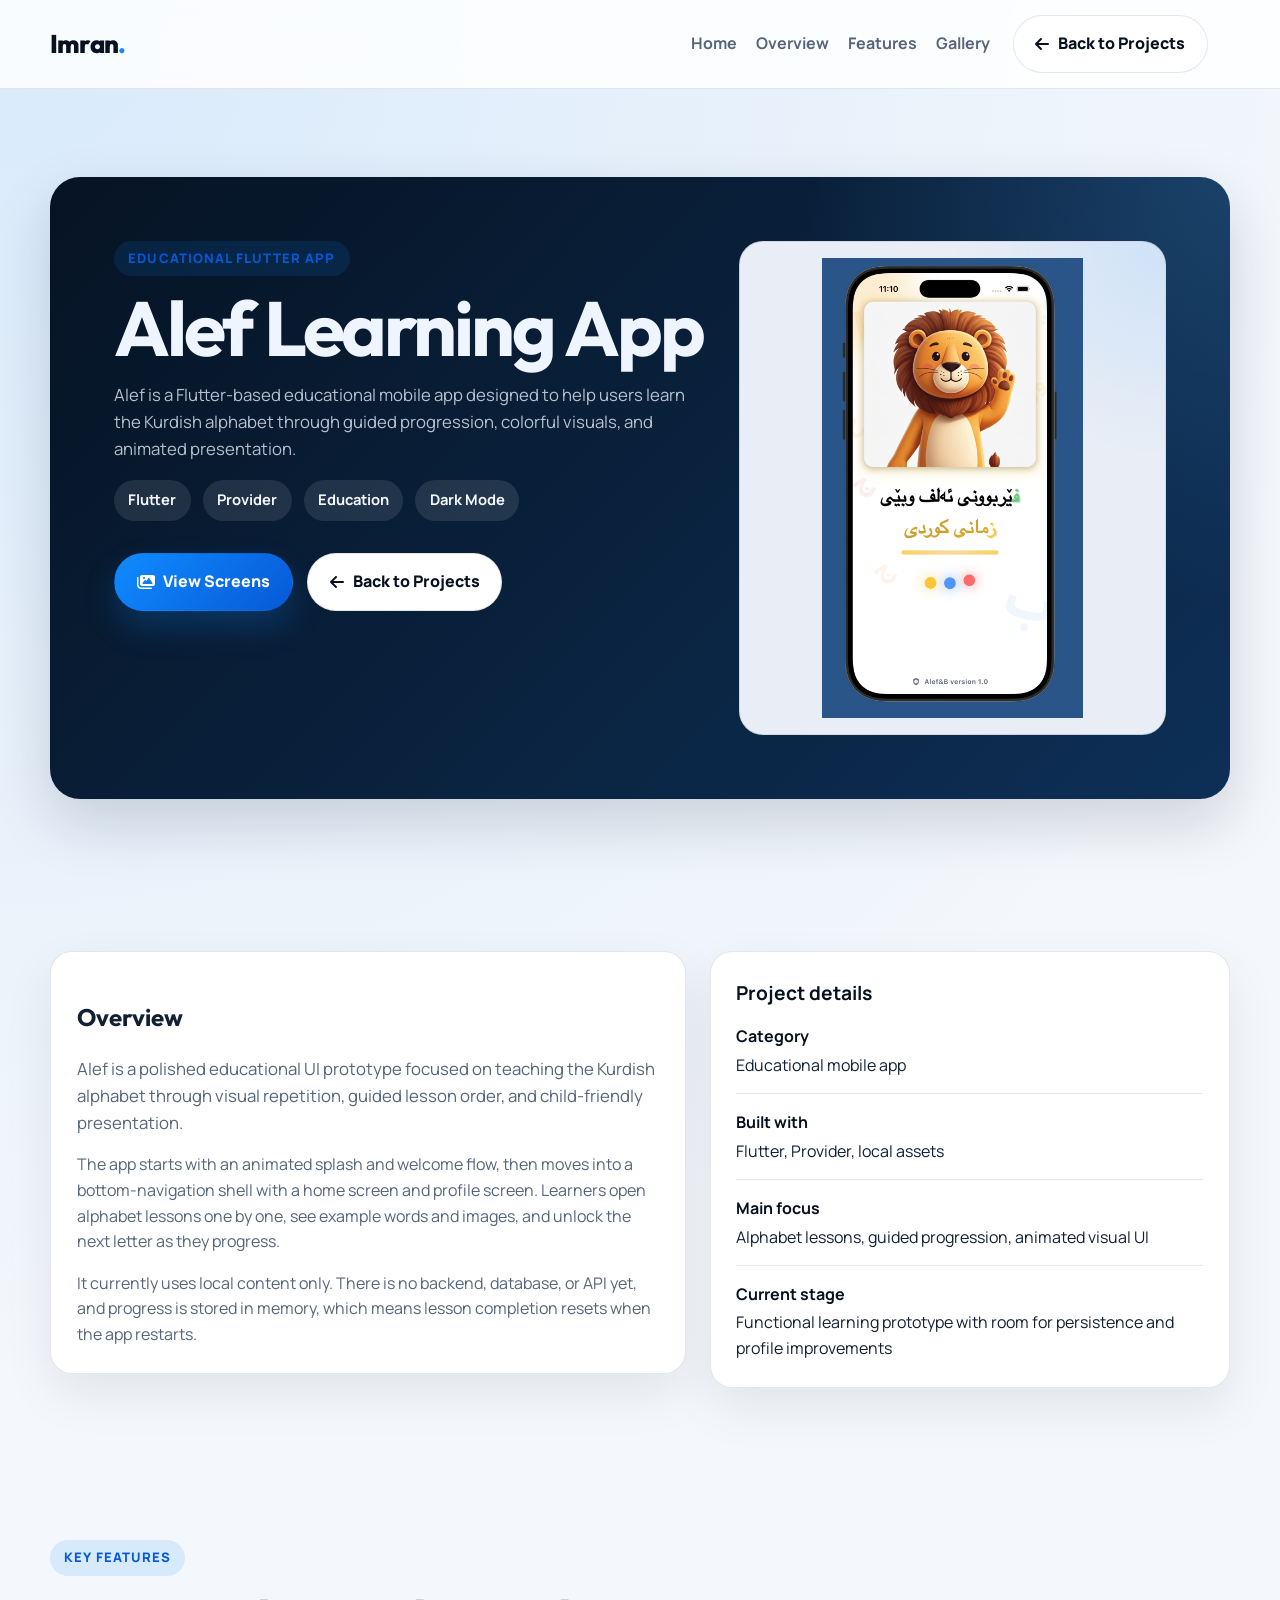
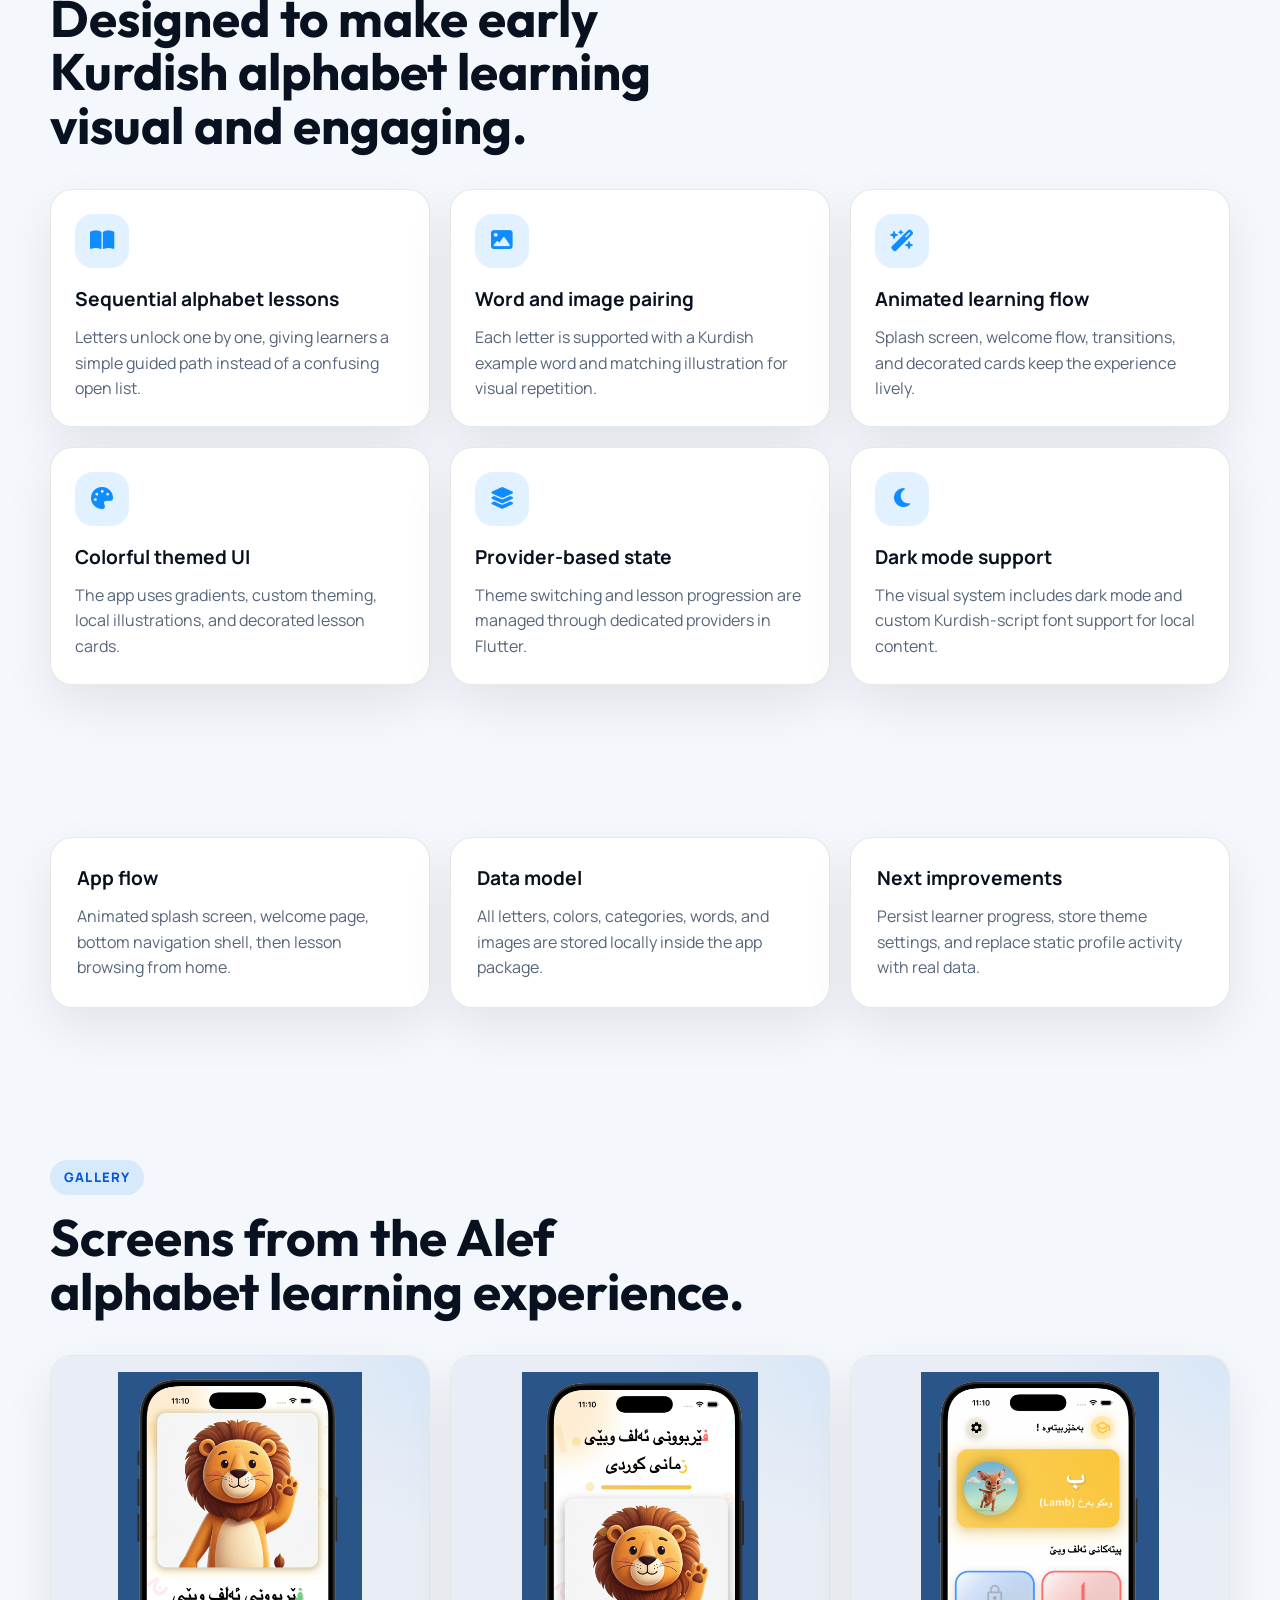
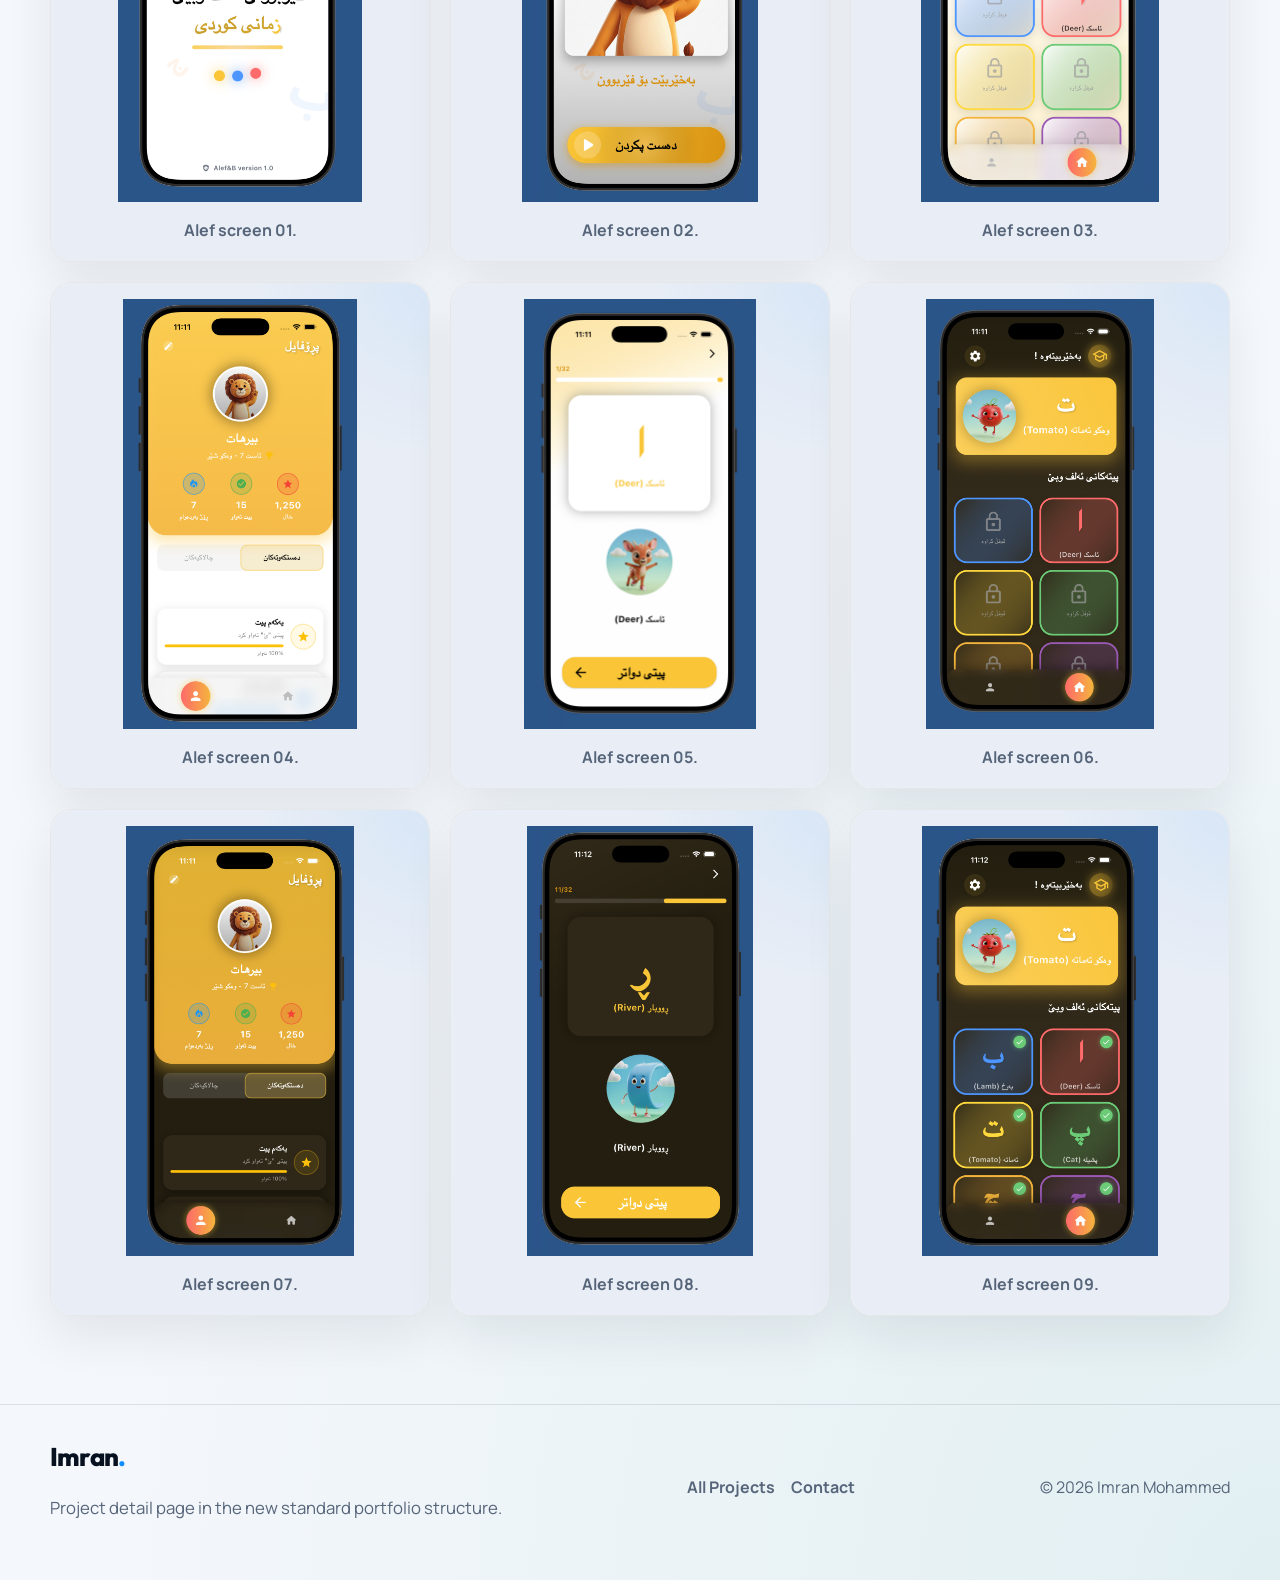
==== projects/alef-learning-app.html @ 448a677b "feat: Add multiple new project pages and assets, and update core website styling and scripting." ====
<!DOCTYPE html>
<html lang="en">
  <head>
    <meta charset="UTF-8" />
    <meta name="viewport" content="width=device-width, initial-scale=1.0" />
    <title>Alef Learning App | Project Details</title>
    <meta
      name="description"
      content="Alef is a Flutter-based educational app for learning the Kurdish alphabet through animated lessons, guided progression, and local visual content."
    />
    <link rel="preconnect" href="https://fonts.googleapis.com" />
    <link rel="preconnect" href="https://fonts.gstatic.com" crossorigin />
    <link
      href="https://fonts.googleapis.com/css2?family=Manrope:wght@400;500;700;800&family=Outfit:wght@500;600;700;800&display=swap"
      rel="stylesheet"
    />
    <link
      rel="stylesheet"
      href="https://cdnjs.cloudflare.com/ajax/libs/font-awesome/6.5.2/css/all.min.css"
    />
    <link rel="stylesheet" href="../assets/css/styles.css" />
  </head>
  <body>
    <header class="site-header">
      <div class="container">
        <div class="site-header__inner">
          <a class="brand" href="../index.html">Imran<span>.</span></a>
          <nav class="site-nav" aria-label="Project navigation">
            <div class="site-nav__links">
              <a href="../index.html">Home</a>
              <a href="#overview">Overview</a>
              <a href="#features">Features</a>
              <a href="#gallery">Gallery</a>
            </div>
            <a class="button button--secondary" href="../index.html#projects">
              <i class="fa-solid fa-arrow-left"></i>
              Back to Projects
            </a>
            <div class="header-actions">
              <button class="mobile-toggle" type="button" data-mobile-toggle aria-label="Open navigation menu" aria-controls="mobile-menu" aria-expanded="false">
                <i class="fa-solid fa-bars"></i>
              </button>
            </div>
          </nav>
        </div>
        <div class="mobile-nav" id="mobile-menu" data-mobile-menu>
          <a href="../index.html">Home</a>
          <a href="#overview">Overview</a>
          <a href="#features">Features</a>
          <a href="#gallery">Gallery</a>
          <a href="../index.html#projects">Back to Projects</a>
        </div>
      </div>
    </header>

    <main>
      <section class="section">
        <div class="container">
          <div class="project-hero">
            <div class="project-hero__grid">
              <div>
                <span class="eyebrow">Educational Flutter App</span>
                <h1 class="project-hero__title">Alef Learning App</h1>
                <p class="project-hero__copy">
                  Alef is a Flutter-based educational mobile app designed to help users learn the Kurdish
                  alphabet through guided progression, colorful visuals, and animated presentation.
                </p>
                <div class="project-badges">
                  <span class="pill">Flutter</span>
                  <span class="pill">Provider</span>
                  <span class="pill">Education</span>
                  <span class="pill">Dark Mode</span>
                </div>
                <div class="button-row">
                  <a class="button button--primary" href="#gallery">
                    <i class="fa-solid fa-images"></i>
                    View Screens
                  </a>
                  <a class="button button--secondary" href="../index.html#projects">
                    <i class="fa-solid fa-arrow-left"></i>
                    Back to Projects
                  </a>
                </div>
              </div>
              <div class="project-visual">
                <img src="../assets/images/projects/alef-images/alef-screen-01.png" alt="Alef learning app preview" />
              </div>
            </div>
          </div>
        </div>
      </section>

      <section class="section section--tight" id="overview">
        <div class="container">
          <div class="project-layout">
            <article class="card">
              <h2 class="project-title">Overview</h2>
              <p class="lead">
                Alef is a polished educational UI prototype focused on teaching the Kurdish alphabet through
                visual repetition, guided lesson order, and child-friendly presentation.
              </p>
              <p style="margin-top: 1rem">
                The app starts with an animated splash and welcome flow, then moves into a bottom-navigation
                shell with a home screen and profile screen. Learners open alphabet lessons one by one, see
                example words and images, and unlock the next letter as they progress.
              </p>
              <p style="margin-top: 1rem">
                It currently uses local content only. There is no backend, database, or API yet, and progress is
                stored in memory, which means lesson completion resets when the app restarts.
              </p>
            </article>

            <aside class="card">
              <h3>Project details</h3>
              <div class="detail-list" style="margin-top: 1rem">
                <div>
                  <strong>Category</strong>
                  <span>Educational mobile app</span>
                </div>
                <div>
                  <strong>Built with</strong>
                  <span>Flutter, Provider, local assets</span>
                </div>
                <div>
                  <strong>Main focus</strong>
                  <span>Alphabet lessons, guided progression, animated visual UI</span>
                </div>
                <div>
                  <strong>Current stage</strong>
                  <span>Functional learning prototype with room for persistence and profile improvements</span>
                </div>
              </div>
            </aside>
          </div>
        </div>
      </section>

      <section class="section" id="features">
        <div class="container">
          <div class="section__header">
            <span class="eyebrow">Key Features</span>
            <h2 class="section-title">Designed to make early Kurdish alphabet learning visual and engaging.</h2>
          </div>

          <div class="feature-grid">
            <article class="feature-card">
              <span class="feature-card__icon"><i class="fa-solid fa-book-open"></i></span>
              <h3>Sequential alphabet lessons</h3>
              <p>Letters unlock one by one, giving learners a simple guided path instead of a confusing open list.</p>
            </article>
            <article class="feature-card">
              <span class="feature-card__icon"><i class="fa-solid fa-image"></i></span>
              <h3>Word and image pairing</h3>
              <p>Each letter is supported with a Kurdish example word and matching illustration for visual repetition.</p>
            </article>
            <article class="feature-card">
              <span class="feature-card__icon"><i class="fa-solid fa-wand-magic-sparkles"></i></span>
              <h3>Animated learning flow</h3>
              <p>Splash screen, welcome flow, transitions, and decorated cards keep the experience lively.</p>
            </article>
            <article class="feature-card">
              <span class="feature-card__icon"><i class="fa-solid fa-palette"></i></span>
              <h3>Colorful themed UI</h3>
              <p>The app uses gradients, custom theming, local illustrations, and decorated lesson cards.</p>
            </article>
            <article class="feature-card">
              <span class="feature-card__icon"><i class="fa-solid fa-layer-group"></i></span>
              <h3>Provider-based state</h3>
              <p>Theme switching and lesson progression are managed through dedicated providers in Flutter.</p>
            </article>
            <article class="feature-card">
              <span class="feature-card__icon"><i class="fa-solid fa-moon"></i></span>
              <h3>Dark mode support</h3>
              <p>The visual system includes dark mode and custom Kurdish-script font support for local content.</p>
            </article>
          </div>
        </div>
      </section>

      <section class="section section--tight">
        <div class="container">
          <div class="cards-grid">
            <article class="timeline-card">
              <h3>App flow</h3>
              <p>Animated splash screen, welcome page, bottom navigation shell, then lesson browsing from home.</p>
            </article>
            <article class="timeline-card">
              <h3>Data model</h3>
              <p>All letters, colors, categories, words, and images are stored locally inside the app package.</p>
            </article>
            <article class="timeline-card">
              <h3>Next improvements</h3>
              <p>Persist learner progress, store theme settings, and replace static profile activity with real data.</p>
            </article>
          </div>
        </div>
      </section>

      <section class="section" id="gallery">
        <div class="container">
          <div class="section__header">
            <span class="eyebrow">Gallery</span>
            <h2 class="section-title">Screens from the Alef alphabet learning experience.</h2>
          </div>
          <div class="gallery-grid">
            <article class="gallery-card">
              <figure>
                <img src="../assets/images/projects/alef-images/alef-screen-01.png" alt="Alef app screen 01" />
                <figcaption>Alef screen 01.</figcaption>
              </figure>
            </article>
            <article class="gallery-card">
              <figure>
                <img src="../assets/images/projects/alef-images/alef-screen-02.png" alt="Alef app screen 02" />
                <figcaption>Alef screen 02.</figcaption>
              </figure>
            </article>
            <article class="gallery-card">
              <figure>
                <img src="../assets/images/projects/alef-images/alef-screen-03.png" alt="Alef app screen 03" />
                <figcaption>Alef screen 03.</figcaption>
              </figure>
            </article>
            <article class="gallery-card">
              <figure>
                <img src="../assets/images/projects/alef-images/alef-screen-04.png" alt="Alef app screen 04" />
                <figcaption>Alef screen 04.</figcaption>
              </figure>
            </article>
            <article class="gallery-card">
              <figure>
                <img src="../assets/images/projects/alef-images/alef-screen-05.png" alt="Alef app screen 05" />
                <figcaption>Alef screen 05.</figcaption>
              </figure>
            </article>
            <article class="gallery-card">
              <figure>
                <img src="../assets/images/projects/alef-images/alef-screen-06.png" alt="Alef app screen 06" />
                <figcaption>Alef screen 06.</figcaption>
              </figure>
            </article>
            <article class="gallery-card">
              <figure>
                <img src="../assets/images/projects/alef-images/alef-screen-07.png" alt="Alef app screen 07" />
                <figcaption>Alef screen 07.</figcaption>
              </figure>
            </article>
            <article class="gallery-card">
              <figure>
                <img src="../assets/images/projects/alef-images/alef-screen-08.png" alt="Alef app screen 08" />
                <figcaption>Alef screen 08.</figcaption>
              </figure>
            </article>
            <article class="gallery-card">
              <figure>
                <img src="../assets/images/projects/alef-images/alef-screen-09.png" alt="Alef app screen 09" />
                <figcaption>Alef screen 09.</figcaption>
              </figure>
            </article>
          </div>
        </div>
      </section>
    </main>

    <footer class="site-footer">
      <div class="container">
        <div class="site-footer__inner">
          <div>
            <a class="brand" href="../index.html">Imran<span>.</span></a>
            <p class="lead">Project detail page in the new standard portfolio structure.</p>
          </div>
          <div class="site-footer__links">
            <a href="../index.html#projects">All Projects</a>
            <a href="../index.html#contact">Contact</a>
          </div>
          <p>&copy; <span data-current-year></span> Imran Mohammed</p>
        </div>
      </div>
    </footer>

    <script src="../assets/js/main.js"></script>
  </body>
</html>
---- assets/css/styles.css ----
:root {
  color-scheme: light;
  --bg: #f4f7fb;
  --bg-elevated: rgba(255, 255, 255, 0.84);
  --surface: #ffffff;
  --surface-muted: #e9eef6;
  --surface-strong: #0f172a;
  --text: #122033;
  --text-muted: #56657a;
  --heading: #08111f;
  --border: rgba(15, 23, 42, 0.1);
  --shadow: 0 20px 50px rgba(15, 23, 42, 0.08);
  --shadow-strong: 0 24px 60px rgba(15, 23, 42, 0.16);
  --accent: #0f8cff;
  --accent-strong: #0758d6;
  --accent-soft: rgba(15, 140, 255, 0.12);
  --success: #0d9488;
  --warning: #ea580c;
  --hero-start: #061323;
  --hero-end: #0d2f56;
  --radius-sm: 14px;
  --radius-md: 22px;
  --radius-lg: 30px;
  --container: 1180px;
  --header-height: 88px;
}

:root[data-theme="dark"] {
  color-scheme: dark;
  --bg: #07111d;
  --bg-elevated: rgba(7, 17, 29, 0.84);
  --surface: #0f1b2d;
  --surface-muted: #122238;
  --surface-strong: #e7edf6;
  --text: #e7edf6;
  --text-muted: #9dafc7;
  --heading: #f4f8ff;
  --border: rgba(148, 163, 184, 0.18);
  --shadow: 0 22px 60px rgba(0, 0, 0, 0.28);
  --shadow-strong: 0 26px 70px rgba(0, 0, 0, 0.36);
  --accent: #59b3ff;
  --accent-strong: #87c8ff;
  --accent-soft: rgba(89, 179, 255, 0.14);
  --success: #2dd4bf;
  --warning: #fb923c;
  --hero-start: #020912;
  --hero-end: #14335a;
}

*,
*::before,
*::after {
  box-sizing: border-box;
}

html {
  scroll-behavior: smooth;
}

body {
  margin: 0;
  font-family: "Manrope", sans-serif;
  background:
    radial-gradient(circle at top left, rgba(15, 140, 255, 0.12), transparent 28%),
    radial-gradient(circle at bottom right, rgba(13, 148, 136, 0.08), transparent 24%),
    var(--bg);
  color: var(--text);
  line-height: 1.6;
  min-height: 100vh;
}

body.is-locked {
  overflow: hidden;
}

img {
  display: block;
  max-width: 100%;
}

a {
  color: inherit;
  text-decoration: none;
}

button,
input,
textarea {
  font: inherit;
}

button {
  cursor: pointer;
}

.container {
  width: min(var(--container), calc(100% - 2rem));
  margin: 0 auto;
}

.section {
  padding: 5.5rem 0;
}

.section--tight {
  padding: 4rem 0;
}

.section__header {
  max-width: 700px;
  margin-bottom: 2.25rem;
}

.eyebrow {
  display: inline-flex;
  align-items: center;
  gap: 0.5rem;
  padding: 0.45rem 0.9rem;
  border-radius: 999px;
  background: var(--accent-soft);
  color: var(--accent-strong);
  font-size: 0.82rem;
  font-weight: 800;
  letter-spacing: 0.08em;
  text-transform: uppercase;
}

.section-title,
.hero__title,
.project-hero__title,
.project-title,
.brand {
  font-family: "Outfit", sans-serif;
}

.section-title {
  margin: 1rem 0 0.9rem;
  color: var(--heading);
  font-size: clamp(2rem, 4vw, 3.3rem);
  line-height: 1.05;
}

.section-copy,
.hero__copy,
.project-hero__copy,
.lead {
  color: var(--text-muted);
  font-size: 1.05rem;
}

.accent-text {
  color: var(--accent);
}

.site-header {
  position: sticky;
  top: 0;
  z-index: 50;
  background: var(--bg-elevated);
  backdrop-filter: blur(18px);
  border-bottom: 1px solid var(--border);
}

.site-header__inner {
  min-height: var(--header-height);
  display: flex;
  align-items: center;
  justify-content: space-between;
  gap: 1rem;
}

.brand {
  font-size: 1.6rem;
  font-weight: 800;
  letter-spacing: -0.03em;
  color: var(--heading);
}

.brand span {
  color: var(--accent);
}

.site-nav {
  display: flex;
  align-items: center;
  gap: 1.4rem;
}

.site-nav__links {
  display: flex;
  align-items: center;
  gap: 1.2rem;
}

.site-nav__links a,
.mobile-nav a {
  color: var(--text-muted);
  font-weight: 700;
  transition: color 160ms ease;
}

.site-nav__links a:hover,
.mobile-nav a:hover,
.social-link:hover,
.inline-link:hover {
  color: var(--accent);
}

.header-actions {
  display: flex;
  align-items: center;
  gap: 0.85rem;
}

.icon-button,
.mobile-toggle {
  width: 44px;
  height: 44px;
  border: 1px solid var(--border);
  border-radius: 999px;
  background: var(--surface);
  color: var(--heading);
  display: inline-flex;
  align-items: center;
  justify-content: center;
  transition: transform 160ms ease, border-color 160ms ease, color 160ms ease;
}

.icon-button:hover,
.mobile-toggle:hover {
  transform: translateY(-1px);
  border-color: rgba(15, 140, 255, 0.35);
  color: var(--accent);
}

.mobile-toggle {
  display: none;
}

.mobile-nav {
  display: none;
  padding: 0 0 1.1rem;
}

.mobile-nav.is-open {
  display: grid;
  gap: 0.95rem;
}

.button-row {
  display: flex;
  flex-wrap: wrap;
  gap: 0.9rem;
  margin-top: 2rem;
}

.button {
  display: inline-flex;
  align-items: center;
  justify-content: center;
  gap: 0.55rem;
  padding: 0.95rem 1.35rem;
  border-radius: 999px;
  border: 1px solid transparent;
  font-weight: 800;
  transition: transform 160ms ease, box-shadow 160ms ease, border-color 160ms ease, background 160ms ease;
}

.button:hover {
  transform: translateY(-2px);
}

.button--primary {
  background: linear-gradient(135deg, var(--accent), var(--accent-strong));
  color: #ffffff;
  box-shadow: 0 16px 32px rgba(15, 140, 255, 0.22);
}

.button--secondary {
  background: var(--surface);
  color: var(--heading);
  border-color: var(--border);
}

.button--ghost {
  background: transparent;
  color: var(--heading);
  border-color: var(--border);
}

.hero {
  padding: 4.3rem 0 5rem;
}

.hero__panel,
.project-hero {
  background:
    radial-gradient(circle at top right, rgba(89, 179, 255, 0.2), transparent 32%),
    linear-gradient(135deg, var(--hero-start), var(--hero-end));
  border-radius: var(--radius-lg);
  color: #eef5ff;
  box-shadow: var(--shadow-strong);
  overflow: hidden;
}

.hero__grid,
.project-hero__grid {
  display: grid;
  grid-template-columns: 1.25fr 0.9fr;
  gap: 2rem;
  padding: clamp(2rem, 5vw, 4rem);
}

.hero__title,
.project-hero__title {
  margin: 1rem 0;
  font-size: clamp(2.6rem, 6vw, 5.2rem);
  line-height: 0.95;
  letter-spacing: -0.04em;
}

.hero__copy,
.project-hero__copy {
  color: rgba(238, 245, 255, 0.76);
  max-width: 42rem;
}

.hero__highlights,
.project-badges,
.badge-list,
.stack-list {
  display: flex;
  flex-wrap: wrap;
  gap: 0.75rem;
}

.pill,
.badge {
  display: inline-flex;
  align-items: center;
  gap: 0.45rem;
  padding: 0.55rem 0.9rem;
  border-radius: 999px;
  background: rgba(255, 255, 255, 0.1);
  color: #f5f8ff;
  font-weight: 700;
  font-size: 0.92rem;
}

.badge {
  background: var(--surface-muted);
  color: var(--heading);
}

.hero-card,
.card,
.project-card,
.info-card,
.feature-card,
.gallery-card,
.skill-card,
.stat-card,
.contact-card,
.timeline-card,
.mockup-panel {
  background: var(--surface);
  border: 1px solid var(--border);
  border-radius: var(--radius-md);
  box-shadow: var(--shadow);
}

.hero-visual {
  display: grid;
  gap: 1rem;
  align-content: center;
}

.portrait-card {
  background: rgba(255, 255, 255, 0.08);
  border: 1px solid rgba(255, 255, 255, 0.14);
  border-radius: var(--radius-md);
  padding: 1.1rem;
}

.portrait-card img {
  aspect-ratio: 1 / 1;
  width: 100%;
  border-radius: 24px;
  object-fit: cover;
}

.metric-grid,
.cards-grid,
.project-grid,
.feature-grid,
.gallery-grid,
.info-grid,
.detail-grid {
  display: grid;
  gap: 1.25rem;
}

.cards-grid {
  grid-template-columns: repeat(3, minmax(0, 1fr));
}

.metric-grid {
  grid-template-columns: repeat(3, minmax(0, 1fr));
}

.stat-card {
  padding: 1.2rem;
}

.stat-card strong {
  display: block;
  color: var(--heading);
  font-family: "Outfit", sans-serif;
  font-size: 1.9rem;
  line-height: 1;
}

.stat-card span {
  color: var(--text-muted);
  font-weight: 700;
}

.about-grid,
.contact-grid,
.project-layout {
  display: grid;
  grid-template-columns: 1.1fr 0.9fr;
  gap: 1.5rem;
}

.card,
.contact-card,
.info-card,
.skill-card,
.timeline-card,
.mockup-panel {
  padding: 1.6rem;
}

.card h3,
.contact-card h3,
.info-card h3,
.skill-card h3,
.timeline-card h3,
.project-card h3,
.feature-card h3,
.gallery-card h3 {
  margin: 0 0 0.65rem;
  color: var(--heading);
  font-size: 1.2rem;
}

.card p,
.contact-card p,
.info-card p,
.skill-card p,
.timeline-card p,
.project-card p,
.feature-card p,
.gallery-card p,
.mockup-panel p {
  margin: 0;
  color: var(--text-muted);
}

.skill-list {
  display: grid;
  gap: 1rem;
}

.skill-row {
  display: grid;
  gap: 0.55rem;
}

.skill-row__label {
  display: flex;
  justify-content: space-between;
  gap: 1rem;
  font-weight: 800;
  color: var(--heading);
}

.progress {
  width: 100%;
  height: 12px;
  border-radius: 999px;
  background: var(--surface-muted);
  overflow: hidden;
}

.progress span {
  display: block;
  height: 100%;
  width: 0;
  border-radius: inherit;
  background: linear-gradient(135deg, var(--accent), var(--success));
  transition: width 900ms ease;
}

.tech-stack {
  display: flex;
  flex-wrap: wrap;
  gap: 0.8rem;
}

.tech-item {
  padding: 0.8rem 1rem;
  border-radius: 16px;
  background: var(--surface);
  border: 1px solid var(--border);
  color: var(--heading);
  font-weight: 800;
}

.project-grid {
  grid-template-columns: repeat(2, minmax(0, 1fr));
}

.project-card {
  display: grid;
  grid-template-columns: 180px 1fr;
  gap: 0;
  padding: 0;
  overflow: hidden;
  align-items: stretch;
}

.project-card__media {
  position: relative;
  min-height: 100%;
  background:
    radial-gradient(circle at top right, rgba(15, 140, 255, 0.12), transparent 30%),
    linear-gradient(160deg, rgba(7, 17, 29, 0.96), rgba(20, 51, 90, 0.9));
}

.project-card__media img {
  width: 100%;
  height: 100%;
  min-height: 100%;
  object-fit: contain;
  object-position: center;
  padding: 0.75rem;
}

.project-card__body {
  display: grid;
  gap: 1rem;
  padding: 1.5rem;
}

.project-card__actions {
  display: flex;
  flex-wrap: wrap;
  gap: 0.8rem;
}

.link-button {
  display: inline-flex;
  align-items: center;
  gap: 0.5rem;
  color: var(--accent);
  font-weight: 800;
}

.inline-link {
  color: var(--accent);
  font-weight: 800;
}

.feature-grid {
  grid-template-columns: repeat(3, minmax(0, 1fr));
}

.feature-card {
  padding: 1.5rem;
}

.feature-card__icon {
  width: 54px;
  height: 54px;
  border-radius: 18px;
  display: inline-flex;
  align-items: center;
  justify-content: center;
  margin-bottom: 1rem;
  background: var(--accent-soft);
  color: var(--accent);
  font-size: 1.35rem;
}

.contact-grid {
  align-items: start;
}

.contact-form {
  display: grid;
  gap: 1rem;
}

.form-row {
  display: grid;
  grid-template-columns: repeat(2, minmax(0, 1fr));
  gap: 1rem;
}

.form-field {
  display: grid;
  gap: 0.45rem;
}

.form-field label {
  color: var(--heading);
  font-weight: 800;
}

.form-field input,
.form-field textarea {
  width: 100%;
  padding: 0.95rem 1rem;
  border: 1px solid var(--border);
  border-radius: 16px;
  background: var(--surface);
  color: var(--text);
  resize: vertical;
}

.form-field input:focus,
.form-field textarea:focus {
  outline: none;
  border-color: rgba(15, 140, 255, 0.45);
  box-shadow: 0 0 0 4px rgba(15, 140, 255, 0.12);
}

.contact-points {
  display: grid;
  gap: 1rem;
}

.contact-point {
  display: flex;
  gap: 1rem;
  align-items: flex-start;
}

.contact-point__icon {
  width: 46px;
  height: 46px;
  border-radius: 16px;
  background: var(--accent-soft);
  color: var(--accent);
  display: inline-flex;
  align-items: center;
  justify-content: center;
  flex-shrink: 0;
}

.social-list {
  display: flex;
  flex-wrap: wrap;
  gap: 0.8rem;
  margin-top: 1.2rem;
}

.social-link {
  width: 46px;
  height: 46px;
  border-radius: 50%;
  border: 1px solid var(--border);
  display: inline-flex;
  align-items: center;
  justify-content: center;
  background: var(--surface);
  color: var(--heading);
}

.project-hero__grid {
  align-items: stretch;
}

.project-visual,
.gallery-card figure {
  margin: 0;
}

.project-visual {
  display: flex;
  align-items: center;
  justify-content: center;
  padding: 1rem;
  border-radius: 24px;
  background:
    radial-gradient(circle at top right, rgba(15, 140, 255, 0.12), transparent 34%),
    var(--surface-muted);
  border: 1px solid var(--border);
}

.project-visual img,
.gallery-card img {
  width: 100%;
  border-radius: 22px;
  object-fit: contain;
}

.project-visual img {
  max-height: 460px;
}

.project-layout {
  align-items: start;
}

.detail-list {
  display: grid;
  gap: 1rem;
}

.detail-list div {
  padding-bottom: 0.9rem;
  border-bottom: 1px solid var(--border);
}

.detail-list div:last-child {
  padding-bottom: 0;
  border-bottom: 0;
}

.detail-list strong {
  display: block;
  margin-bottom: 0.2rem;
  color: var(--heading);
}

.gallery-grid {
  grid-template-columns: repeat(3, minmax(0, 1fr));
}

.gallery-card {
  overflow: hidden;
}

.gallery-card figure {
  display: grid;
  gap: 0;
  align-items: center;
  justify-items: center;
  padding: 1rem 1rem 0;
  background:
    radial-gradient(circle at top right, rgba(15, 140, 255, 0.08), transparent 28%),
    var(--surface-muted);
}

.gallery-card img {
  max-height: 430px;
}

.gallery-card figcaption {
  padding: 1rem 1rem 1.1rem;
  color: var(--text-muted);
  font-weight: 700;
}

.mockup-panel {
  display: grid;
  gap: 1.2rem;
}

.mockup-panel__screen {
  min-height: 260px;
  padding: 1.5rem;
  border-radius: 24px;
  background:
    radial-gradient(circle at top right, rgba(15, 140, 255, 0.18), transparent 34%),
    linear-gradient(160deg, rgba(7, 17, 29, 0.98), rgba(20, 51, 90, 0.92));
  color: #eef5ff;
  display: grid;
  gap: 0.9rem;
  align-content: start;
}

.mockup-panel__bars {
  display: flex;
  gap: 0.45rem;
}

.mockup-panel__bars span {
  width: 11px;
  height: 11px;
  border-radius: 50%;
  background: rgba(255, 255, 255, 0.4);
}

.mockup-panel__cards {
  display: grid;
  gap: 0.8rem;
}

.mockup-panel__card {
  padding: 0.95rem 1rem;
  border-radius: 18px;
  background: rgba(255, 255, 255, 0.08);
  border: 1px solid rgba(255, 255, 255, 0.1);
}

.timeline {
  display: grid;
  gap: 1rem;
}

.site-footer {
  padding: 2rem 0 2.6rem;
  border-top: 1px solid var(--border);
}

.site-footer__inner {
  display: flex;
  align-items: center;
  justify-content: space-between;
  gap: 1rem;
  color: var(--text-muted);
}

.site-footer__links {
  display: flex;
  flex-wrap: wrap;
  gap: 1rem;
}

.site-footer__links a {
  font-weight: 700;
}

.empty-state {
  padding: 1.4rem;
  border-radius: var(--radius-md);
  border: 1px dashed var(--border);
  color: var(--text-muted);
}

@media (max-width: 980px) {
  .hero__grid,
  .project-hero__grid,
  .about-grid,
  .contact-grid,
  .project-layout {
    grid-template-columns: 1fr;
  }

  .feature-grid,
  .gallery-grid,
  .cards-grid,
  .project-grid {
    grid-template-columns: repeat(2, minmax(0, 1fr));
  }
}

@media (max-width: 760px) {
  .site-nav__links,
  .site-nav .button--secondary {
    display: none;
  }

  .mobile-toggle {
    display: inline-flex;
  }

  .hero,
  .section {
    padding: 3.5rem 0;
  }

  .hero__grid,
  .project-hero__grid {
    padding: 1.5rem;
  }

  .metric-grid,
  .feature-grid,
  .gallery-grid,
  .cards-grid,
  .project-grid,
  .form-row {
    grid-template-columns: 1fr;
  }

  .project-card {
    grid-template-columns: 1fr;
  }

  .project-card__media {
    min-height: 190px;
  }

  .project-card__media img {
    min-height: 190px;
  }

  .site-footer__inner {
    flex-direction: column;
    align-items: flex-start;
  }
}

@media (prefers-reduced-motion: reduce) {
  html {
    scroll-behavior: auto;
  }

  *,
  *::before,
  *::after {
    transition-duration: 0ms !important;
    animation-duration: 0ms !important;
  }
}
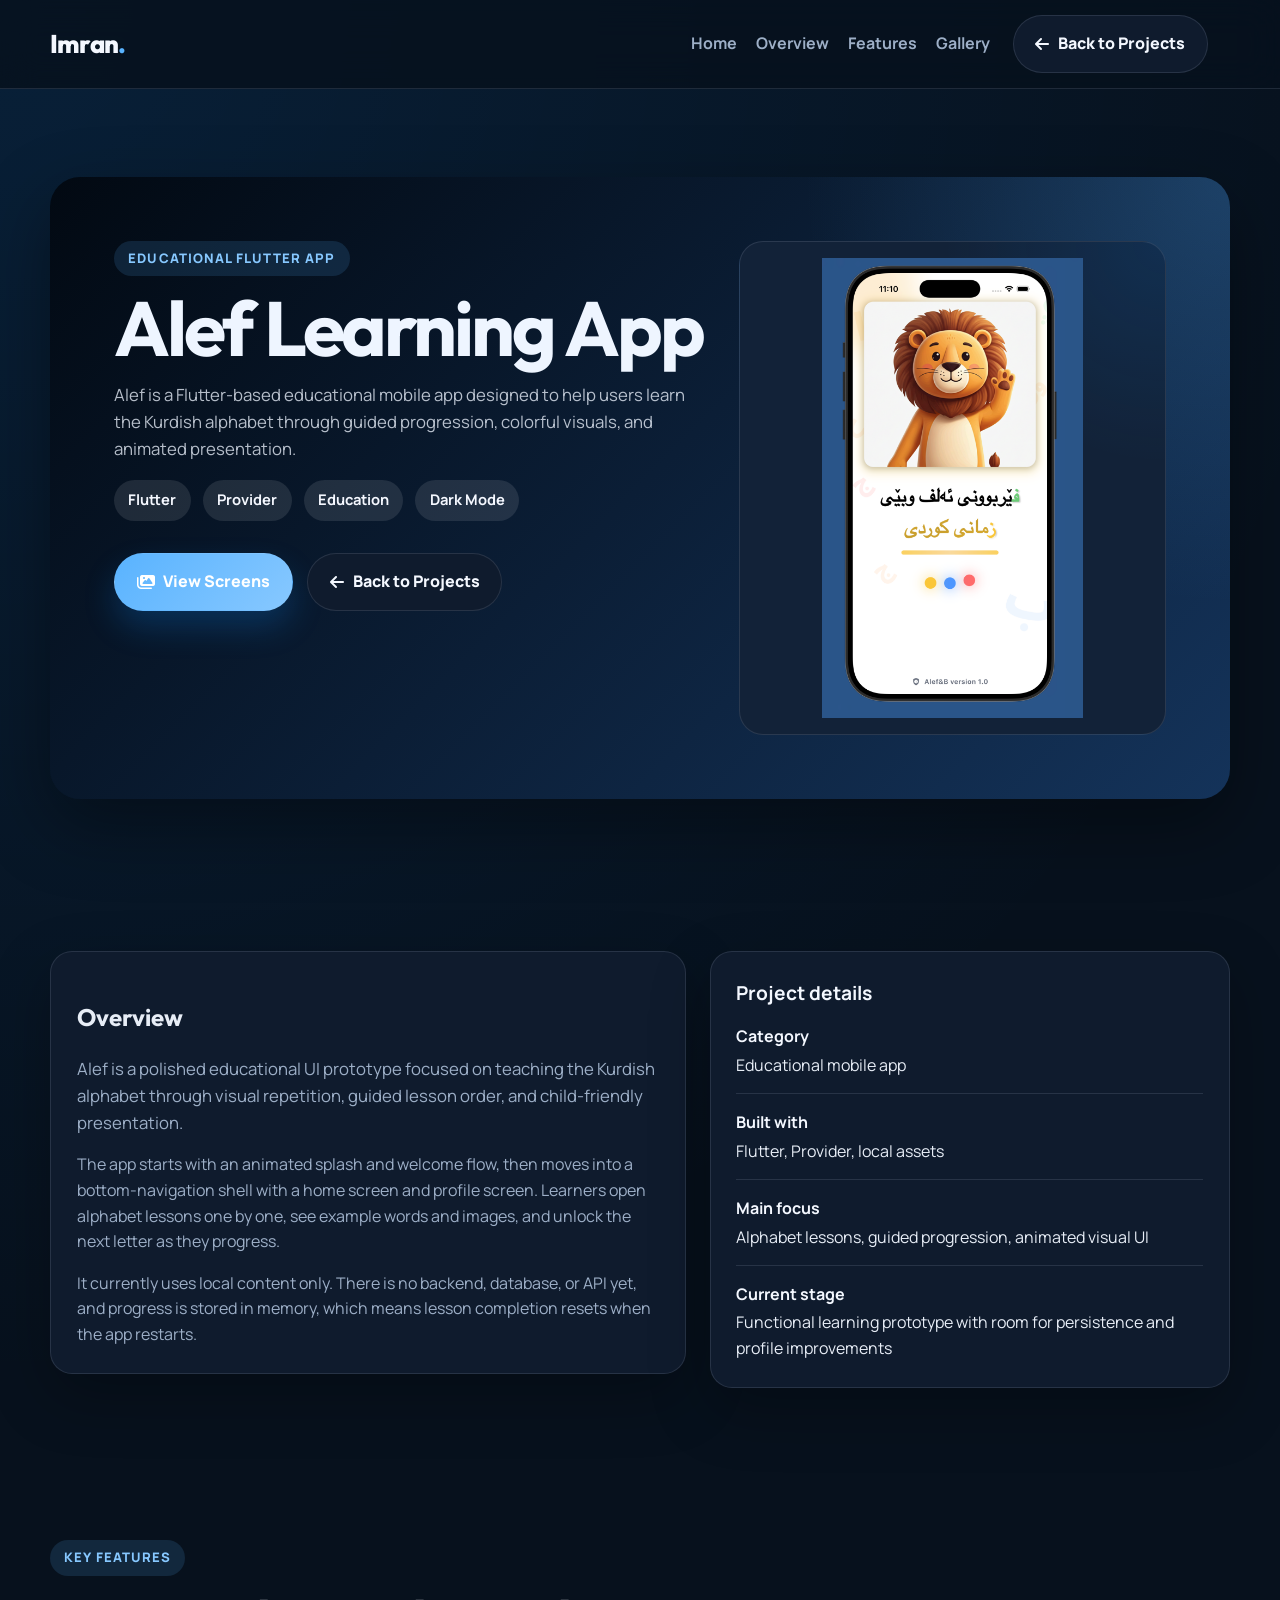
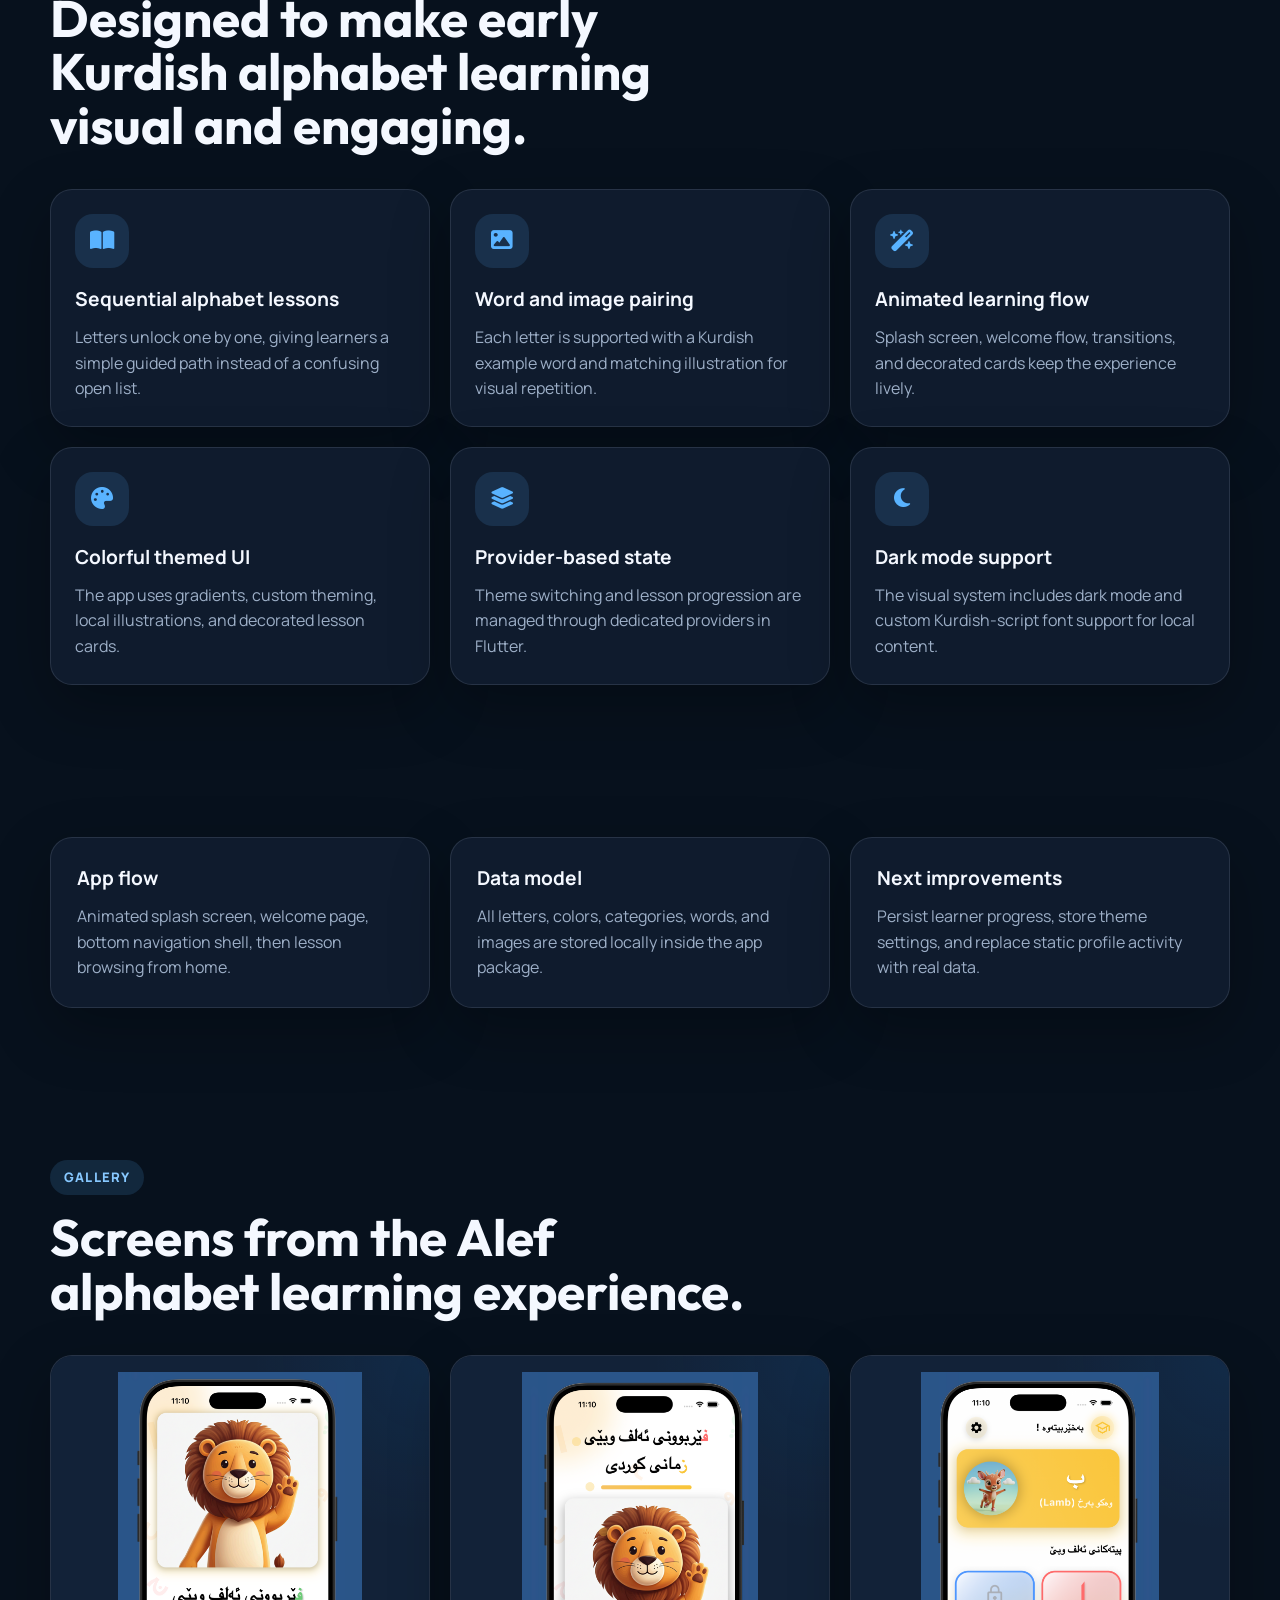
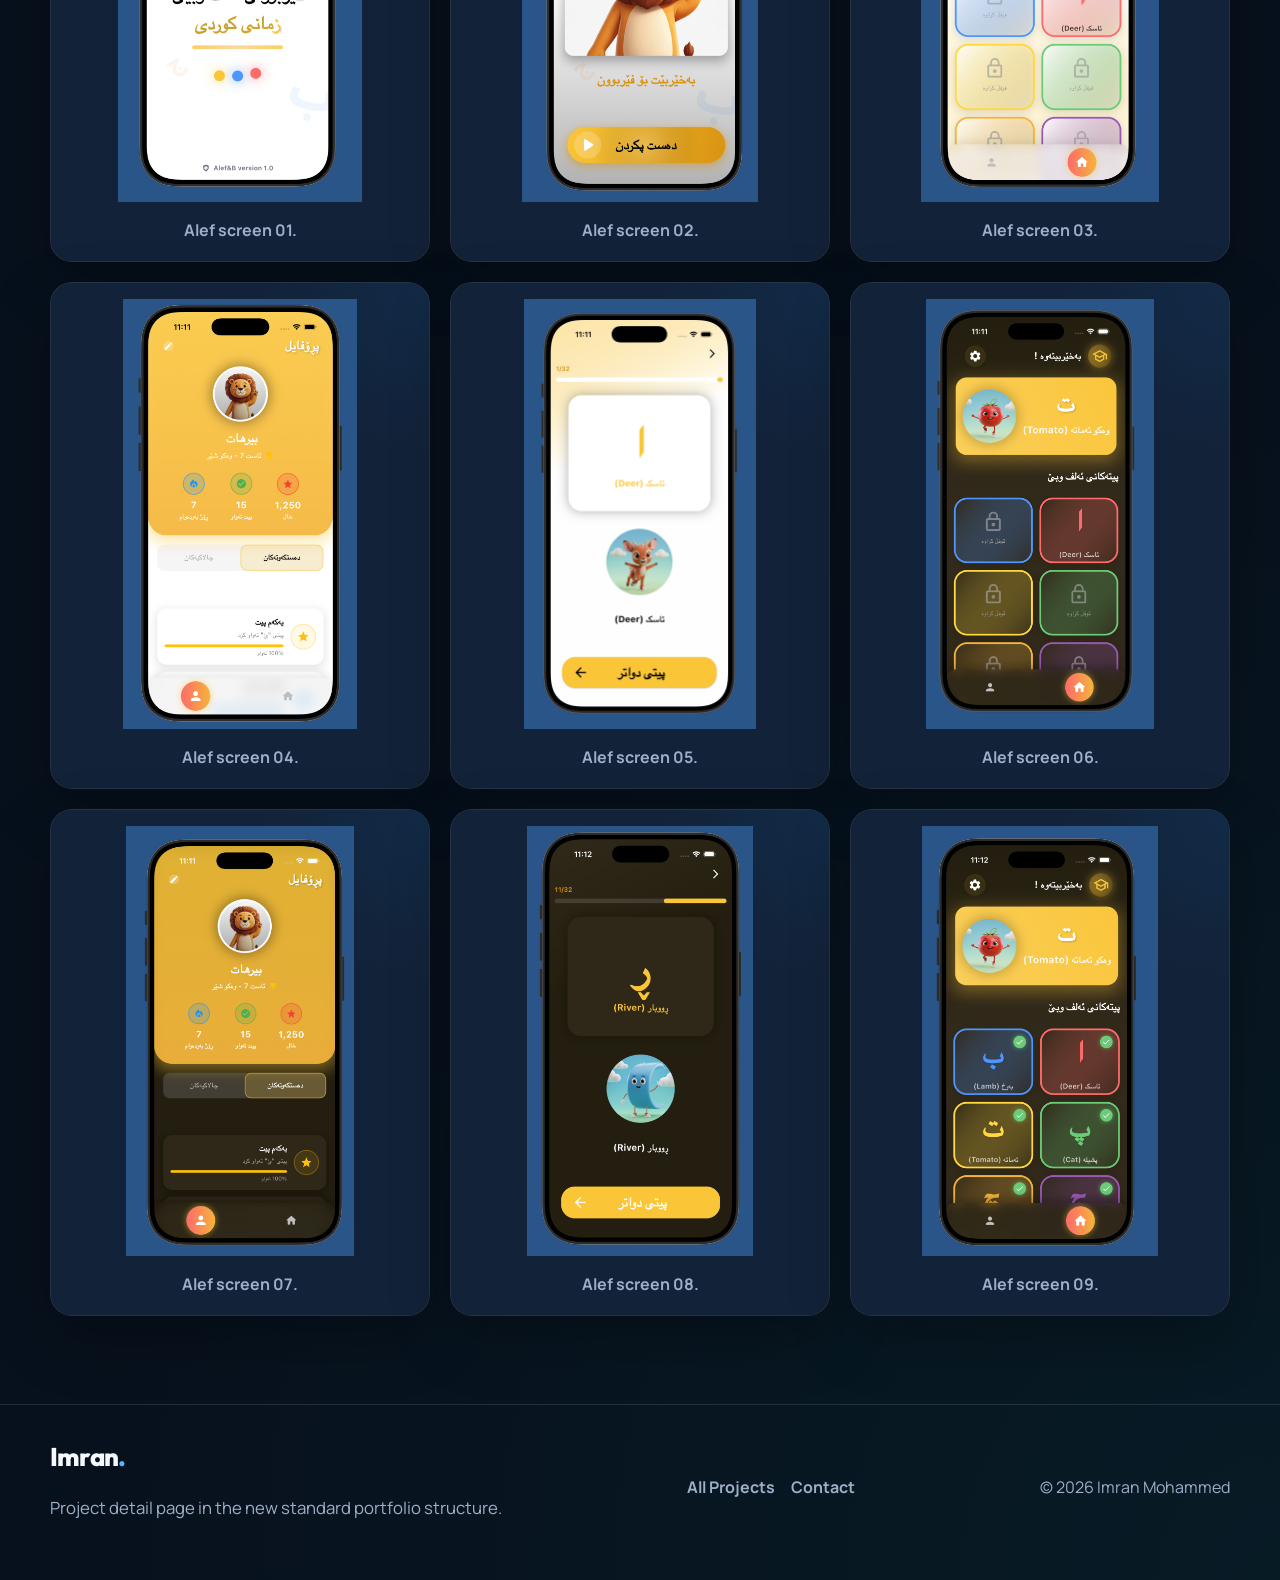
==== commit 35f12f5a: "feat: Set default dark theme, update project card styling, and add Vercel configuration with gitigno" ====
--- a/projects/alef-learning-app.html
+++ b/projects/alef-learning-app.html
@@ -1,5 +1,5 @@
 <!DOCTYPE html>
-<html lang="en">
+<html lang="en" data-theme="dark">
   <head>
     <meta charset="UTF-8" />
     <meta name="viewport" content="width=device-width, initial-scale=1.0" />
--- a/assets/css/styles.css
+++ b/assets/css/styles.css
@@ -524,7 +524,7 @@
 
 .project-card {
   display: grid;
-  grid-template-columns: 180px 1fr;
+  grid-template-columns: 220px 1fr;
   gap: 0;
   padding: 0;
   overflow: hidden;
@@ -534,6 +534,7 @@
 .project-card__media {
   position: relative;
   min-height: 100%;
+  overflow: hidden;
   background:
     radial-gradient(circle at top right, rgba(15, 140, 255, 0.12), transparent 30%),
     linear-gradient(160deg, rgba(7, 17, 29, 0.96), rgba(20, 51, 90, 0.9));
@@ -543,9 +544,9 @@
   width: 100%;
   height: 100%;
   min-height: 100%;
-  object-fit: contain;
+  object-fit: cover;
   object-position: center;
-  padding: 0.75rem;
+  display: block;
 }
 
 .project-card__body {
@@ -893,11 +894,11 @@
   }
 
   .project-card__media {
-    min-height: 190px;
+    min-height: 220px;
   }
 
   .project-card__media img {
-    min-height: 190px;
+    min-height: 220px;
   }
 
   .site-footer__inner {
